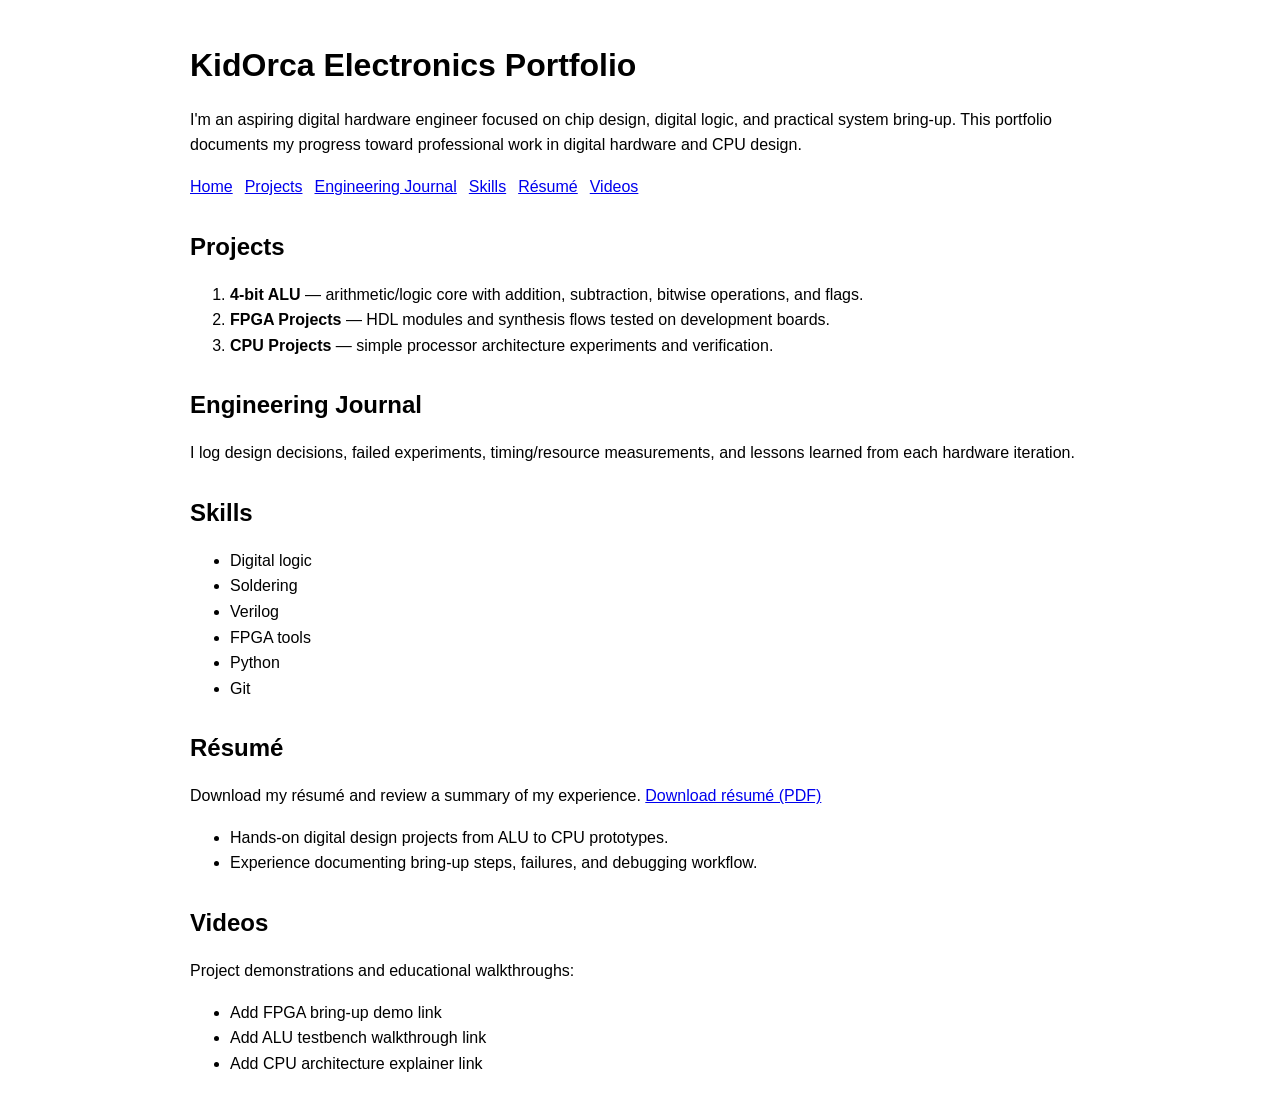
==== index.html @ e5be9c43 "Add GitHub Pages electronics portfolio sections Co-authored-by: KidOrca <194167824+KidOrca@users.nor" ====
<!doctype html>
<html lang="en">
  <head>
    <meta charset="UTF-8" />
    <meta name="viewport" content="width=device-width, initial-scale=1.0" />
    <title>KidOrca | Electronics Portfolio</title>
    <style>
      :root {
        color-scheme: light dark;
        font-family: "Segoe UI", Tahoma, Geneva, Verdana, sans-serif;
      }
      body {
        margin: 0;
        padding: 0;
        line-height: 1.6;
      }
      main {
        max-width: 900px;
        margin: 0 auto;
        padding: 1.5rem;
      }
      h1, h2 {
        line-height: 1.25;
      }
      nav ul {
        display: flex;
        flex-wrap: wrap;
        gap: 0.75rem;
        list-style: none;
        padding: 0;
      }
      section {
        margin-top: 2rem;
      }
    </style>
  </head>
  <body>
    <main>
      <header id="home">
        <h1>KidOrca Electronics Portfolio</h1>
        <p>
          I'm an aspiring digital hardware engineer focused on chip design, digital logic,
          and practical system bring-up. This portfolio documents my progress toward
          professional work in digital hardware and CPU design.
        </p>
        <nav aria-label="Section navigation">
          <ul>
            <li><a href="#home">Home</a></li>
            <li><a href="#projects">Projects</a></li>
            <li><a href="#journal">Engineering Journal</a></li>
            <li><a href="#skills">Skills</a></li>
            <li><a href="#resume">Résumé</a></li>
            <li><a href="#videos">Videos</a></li>
          </ul>
        </nav>
      </header>

      <section id="projects">
        <h2>Projects</h2>
        <ol>
          <li>
            <strong>4-bit ALU</strong> — arithmetic/logic core with addition, subtraction,
            bitwise operations, and flags.
          </li>
          <li>
            <strong>FPGA Projects</strong> — HDL modules and synthesis flows tested on development boards.
          </li>
          <li>
            <strong>CPU Projects</strong> — simple processor architecture experiments and verification.
          </li>
        </ol>
      </section>

      <section id="journal">
        <h2>Engineering Journal</h2>
        <p>
          I log design decisions, failed experiments, timing/resource measurements, and lessons learned
          from each hardware iteration.
        </p>
      </section>

      <section id="skills">
        <h2>Skills</h2>
        <ul>
          <li>Digital logic</li>
          <li>Soldering</li>
          <li>Verilog</li>
          <li>FPGA tools</li>
          <li>Python</li>
          <li>Git</li>
        </ul>
      </section>

      <section id="resume">
        <h2>Résumé</h2>
        <p>
          Download my résumé and review a summary of my experience.
          <a href="assets/resume.pdf" download>Download résumé (PDF)</a>
        </p>
        <ul>
          <li>Hands-on digital design projects from ALU to CPU prototypes.</li>
          <li>Experience documenting bring-up steps, failures, and debugging workflow.</li>
        </ul>
      </section>

      <section id="videos">
        <h2>Videos</h2>
        <p>Project demonstrations and educational walkthroughs:</p>
        <ul>
          <li>Add FPGA bring-up demo link</li>
          <li>Add ALU testbench walkthrough link</li>
          <li>Add CPU architecture explainer link</li>
        </ul>
      </section>
    </main>
  </body>
</html>
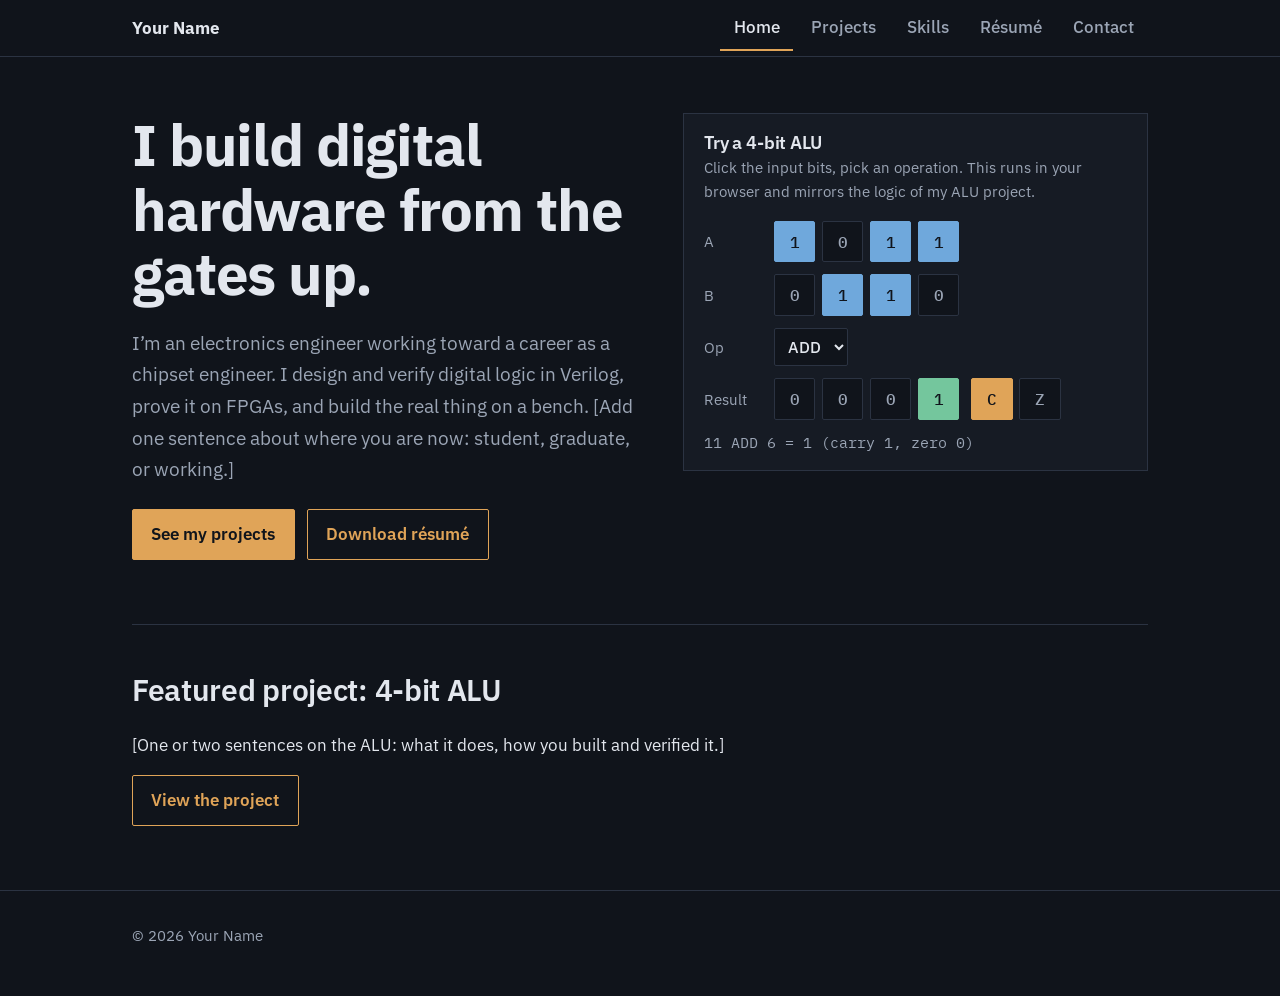
==== commit a5fed9a9: "Add files via upload" ====
--- a/index.html
+++ b/index.html
@@ -1,117 +1,64 @@
-<!doctype html>
+<!DOCTYPE html>
 <html lang="en">
-  <head>
-    <meta charset="UTF-8" />
-    <meta name="viewport" content="width=device-width, initial-scale=1.0" />
-    <title>KidOrca | Electronics Portfolio</title>
-    <style>
-      :root {
-        color-scheme: light dark;
-        font-family: "Segoe UI", Tahoma, Geneva, Verdana, sans-serif;
-      }
-      body {
-        margin: 0;
-        padding: 0;
-        line-height: 1.6;
-      }
-      main {
-        max-width: 900px;
-        margin: 0 auto;
-        padding: 1.5rem;
-      }
-      h1, h2 {
-        line-height: 1.25;
-      }
-      nav ul {
-        display: flex;
-        flex-wrap: wrap;
-        gap: 0.75rem;
-        list-style: none;
-        padding: 0;
-      }
-      section {
-        margin-top: 2rem;
-      }
-    </style>
-  </head>
-  <body>
-    <main>
-      <header id="home">
-        <h1>KidOrca Electronics Portfolio</h1>
-        <p>
-          I'm an aspiring digital hardware engineer focused on chip design, digital logic,
-          and practical system bring-up. This portfolio documents my progress toward
-          professional work in digital hardware and CPU design.
-        </p>
-        <nav aria-label="Section navigation">
-          <ul>
-            <li><a href="#home">Home</a></li>
-            <li><a href="#projects">Projects</a></li>
-            <li><a href="#journal">Engineering Journal</a></li>
-            <li><a href="#skills">Skills</a></li>
-            <li><a href="#resume">Résumé</a></li>
-            <li><a href="#videos">Videos</a></li>
-          </ul>
-        </nav>
-      </header>
+<head>
+<meta charset="utf-8">
+<meta name="viewport" content="width=device-width, initial-scale=1">
+<title>Your Name – Digital hardware and chip design</title>
+<meta name="description" content="Portfolio and résumé of Your Name, an electronics engineer working toward a career in chipset and digital hardware design.">
+<meta name="color-scheme" content="dark">
+<link rel="preconnect" href="https://fonts.googleapis.com">
+<link rel="preconnect" href="https://fonts.gstatic.com" crossorigin>
+<link href="https://fonts.googleapis.com/css2?family=IBM+Plex+Sans:wght@400;500;600;700&family=IBM+Plex+Mono:wght@400;500&display=swap" rel="stylesheet">
+<link rel="stylesheet" href="assets/style.css">
+</head>
+<body>
 
-      <section id="projects">
-        <h2>Projects</h2>
-        <ol>
-          <li>
-            <strong>4-bit ALU</strong> — arithmetic/logic core with addition, subtraction,
-            bitwise operations, and flags.
-          </li>
-          <li>
-            <strong>FPGA Projects</strong> — HDL modules and synthesis flows tested on development boards.
-          </li>
-          <li>
-            <strong>CPU Projects</strong> — simple processor architecture experiments and verification.
-          </li>
-        </ol>
-      </section>
+<header class="top">
+  <div class="wrap">
+    <a class="brand" href="index.html">Your Name</a>
+    <nav aria-label="Main">
+      <ul><li><a href="index.html" aria-current="page">Home</a></li><li><a href="projects.html">Projects</a></li><li><a href="skills.html">Skills</a></li><li><a href="resume.html">Résumé</a></li><li><a href="contact.html">Contact</a></li></ul>
+    </nav>
+  </div>
+</header>
 
-      <section id="journal">
-        <h2>Engineering Journal</h2>
-        <p>
-          I log design decisions, failed experiments, timing/resource measurements, and lessons learned
-          from each hardware iteration.
-        </p>
-      </section>
+<main class="wrap">
 
-      <section id="skills">
-        <h2>Skills</h2>
-        <ul>
-          <li>Digital logic</li>
-          <li>Soldering</li>
-          <li>Verilog</li>
-          <li>FPGA tools</li>
-          <li>Python</li>
-          <li>Git</li>
-        </ul>
-      </section>
+<section id="home" aria-labelledby="home-h">
+  <div class="hero">
+    <div>
+      <h1 id="home-h">I build digital hardware from the gates up.</h1>
+      <p class="lead">I’m an electronics engineer working toward a career as a chipset engineer. I design and verify digital logic in Verilog, prove it on FPGAs, and build the real thing on a bench. [Add one sentence about where you are now: student, graduate, or working.]</p>
+      <div class="cta">
+        <a class="btn primary" href="projects.html">See my projects</a>
+        <a class="btn ghost" href="assets/resume.pdf">Download résumé</a>
+      </div>
+    </div>
 
-      <section id="resume">
-        <h2>Résumé</h2>
-        <p>
-          Download my résumé and review a summary of my experience.
-          <a href="assets/resume.pdf" download>Download résumé (PDF)</a>
-        </p>
-        <ul>
-          <li>Hands-on digital design projects from ALU to CPU prototypes.</li>
-          <li>Experience documenting bring-up steps, failures, and debugging workflow.</li>
-        </ul>
-      </section>
+    <div class="alu" role="group" aria-labelledby="alu-h">
+      <h2 id="alu-h">Try a 4-bit ALU</h2>
+      <p class="hint">Click the input bits, pick an operation. This runs in your browser and mirrors the logic of my ALU project.</p>
+      <div class="row"><span class="name" id="la">A</span><div class="bits" id="abits" aria-labelledby="la"></div></div>
+      <div class="row"><span class="name" id="lb">B</span><div class="bits" id="bbits" aria-labelledby="lb"></div></div>
+      <div class="row"><label class="name" for="op">Op</label>
+        <select id="op"><option>ADD</option><option>SUB</option><option>AND</option><option>OR</option><option>XOR</option></select></div>
+      <div class="row" aria-live="polite"><span class="name">Result</span><div class="bits" id="rbits"></div>
+        <div class="bits"><span class="led flag" id="fc" title="Carry out">C</span><span class="led flag" id="fz" title="Zero">Z</span></div></div>
+      <p class="readout" id="readout"></p>
+    </div>
+  </div>
+</section>
 
-      <section id="videos">
-        <h2>Videos</h2>
-        <p>Project demonstrations and educational walkthroughs:</p>
-        <ul>
-          <li>Add FPGA bring-up demo link</li>
-          <li>Add ALU testbench walkthrough link</li>
-          <li>Add CPU architecture explainer link</li>
-        </ul>
-      </section>
-    </main>
-  </body>
+<section class="teaser" aria-labelledby="teaser-h">
+  <h2 id="teaser-h">Featured project: 4-bit ALU</h2>
+  <p>[One or two sentences on the ALU: what it does, how you built and verified it.]</p>
+  <p><a class="btn ghost" href="projects.html#featured-h">View the project</a></p>
+</section>
+
+</main>
+
+<footer><div class="wrap">© <span id="yr"></span> Your Name</div></footer>
+
+<script src="assets/site.js"></script>
+</body>
 </html>
--- a/assets/style.css
+++ b/assets/style.css
@@ -0,0 +1,128 @@
+:root{
+  color-scheme:dark;
+  --bg:#10141B; --panel:#161B24; --line:#2B3342; --text:#E3E7EE; --muted:#9BA5B5;
+  --amber:#E0A458;   /* metal 2 */
+  --blue:#6FA8DC;    /* metal 1 */
+  --red:#D9695F;     /* poly */
+  --green:#74C69D;   /* diffusion */
+  --sans:"IBM Plex Sans",system-ui,-apple-system,"Segoe UI",sans-serif;
+  --mono:"IBM Plex Mono",ui-monospace,Menlo,Consolas,monospace;
+}
+*{box-sizing:border-box}
+html{scroll-behavior:smooth}
+@media (prefers-reduced-motion:reduce){html{scroll-behavior:auto}}
+body{margin:0;background:var(--bg);color:var(--text);font:400 1.0625rem/1.65 var(--sans)}
+.wrap{max-width:66rem;margin:0 auto;padding:0 1.25rem}
+a{color:var(--blue);text-underline-offset:3px}
+a:focus-visible,button:focus-visible,select:focus-visible{outline:3px solid var(--amber);outline-offset:3px}
+h1,h2,h3{margin:0;line-height:1.12;font-weight:600}
+h1{font-size:clamp(2.2rem,6vw,3.6rem);font-weight:700;letter-spacing:-.02em;max-width:18ch}
+h2{font-size:1.9rem;margin-bottom:1.5rem;letter-spacing:-.01em}
+h3{font-size:1.3rem}
+p{margin:0 0 1rem;max-width:64ch}
+section{padding:4rem 0;border-top:1px solid var(--line);scroll-margin-top:3.5rem}
+
+/* top menu */
+header.top{position:sticky;top:0;z-index:10;background:var(--bg);border-bottom:1px solid var(--line)}
+header.top .wrap{display:flex;align-items:center;justify-content:space-between;gap:1rem;flex-wrap:wrap;min-height:3.5rem}
+.brand{font-weight:700;color:var(--text);text-decoration:none}
+nav ul{display:flex;gap:.25rem;list-style:none;margin:0;padding:0;flex-wrap:wrap}
+nav a{display:block;padding:.5rem .85rem;color:var(--muted);text-decoration:none;font-weight:500;border-bottom:2px solid transparent}
+nav a:hover,nav a:focus-visible{color:var(--text);border-bottom-color:var(--amber)}
+
+/* home */
+#home{border-top:0;padding-top:3.5rem}
+.hero{display:grid;grid-template-columns:1.1fr 1fr;gap:2.5rem;align-items:start}
+.lead{font-size:1.2rem;color:var(--muted);margin-top:1.25rem}
+.cta{display:flex;gap:.75rem;flex-wrap:wrap;margin-top:1.5rem}
+.btn{display:inline-block;padding:.65rem 1.15rem;font-weight:600;text-decoration:none;border-radius:2px;border:1px solid var(--amber)}
+.btn.primary{background:var(--amber);color:#10141B}
+.btn.primary:hover{background:#EDB56A}
+.btn.ghost{color:var(--amber)}
+.btn.ghost:hover{background:rgba(224,164,88,.12)}
+
+/* ALU demo */
+.alu{background:var(--panel);border:1px solid var(--line);padding:1.1rem 1.25rem}
+.alu h2{font-size:1.15rem;margin-bottom:.25rem}
+.alu .hint{color:var(--muted);font-size:.92rem;margin-bottom:1rem}
+.row{display:flex;align-items:center;gap:.75rem;margin-bottom:.75rem;flex-wrap:wrap}
+.row .name{width:3.6rem;color:var(--muted);font-size:.95rem}
+.bits{display:flex;gap:.4rem}
+.bit{width:2.6rem;height:2.6rem;font:500 1rem var(--mono);color:var(--muted);background:var(--bg);border:1px solid var(--line);cursor:pointer;border-radius:2px}
+.bit[aria-pressed="true"]{color:#10141B;background:var(--blue);border-color:var(--blue)}
+.led{width:2.6rem;height:2.6rem;display:grid;place-items:center;font:500 1rem var(--mono);border:1px solid var(--line);background:var(--bg);color:var(--muted);border-radius:2px}
+.led.on{background:var(--green);border-color:var(--green);color:#10141B}
+.led.flag.on{background:var(--amber);border-color:var(--amber)}
+select{font:500 1rem var(--sans);background:var(--bg);color:var(--text);border:1px solid var(--line);padding:.45rem .6rem;border-radius:2px}
+.readout{font:400 .95rem var(--mono);color:var(--muted);margin:.25rem 0 0}
+
+/* projects */
+.project{display:grid;grid-template-columns:1fr 1fr;gap:2rem;padding:2rem 0;border-top:1px solid var(--line)}
+.project:first-of-type{border-top:0;padding-top:0}
+.project .tag{color:var(--amber);font-weight:600;font-size:.95rem;margin-bottom:.35rem}
+.specs{width:100%;border-collapse:collapse;margin:1rem 0;font-size:.98rem}
+.specs th,.specs td{text-align:left;vertical-align:top;padding:.45rem .6rem;border-top:1px solid var(--line)}
+.specs th{width:7.5rem;color:var(--muted);font-weight:500}
+pre{margin:1rem 0 0;padding:.9rem 1rem;background:var(--panel);border:1px solid var(--line);overflow-x:auto;font:400 .9rem/1.5 var(--mono);color:var(--text)}
+pre .k{color:var(--amber)} pre .c{color:var(--muted)}
+figure{margin:0 0 1.25rem}
+figcaption{color:var(--muted);font-size:.9rem;margin-top:.4rem}
+.photo{position:relative;aspect-ratio:4/3;background:var(--panel);border:1px solid var(--line);overflow:hidden}
+.photo img{width:100%;height:100%;object-fit:cover;display:block}
+.photo.missing img{display:none}
+.photo.missing::after{content:"Add your photo: " attr(data-file);position:absolute;inset:0;display:grid;place-items:center;text-align:center;padding:1rem;color:var(--muted);border:1px dashed var(--line);font-size:.95rem}
+.diagram{background:var(--panel);border:1px solid var(--line);padding:.75rem}
+.diagram svg{width:100%;height:auto;display:block}
+.diagram text{font:500 12px var(--mono);fill:var(--text)}
+.diagram .dim{fill:var(--muted)}
+
+
+/* featured project + selectable type grid */
+.featured{background:var(--panel);border:1px solid var(--line);padding:1.75rem;border-radius:4px;margin-bottom:3rem}
+.featured .photo{background:var(--bg)}
+.browse{margin-bottom:1.25rem}
+.types{display:grid;grid-template-columns:1fr 1fr;gap:1.5rem 1.25rem}
+.type-card{display:block;width:100%;margin:0;padding:0;background:none;border:0;color:inherit;font:inherit;text-align:left;cursor:pointer}
+.type-card .photo{border-radius:12px;border:2px solid transparent;aspect-ratio:4/3}
+.type-card:hover .photo{border-color:var(--muted)}
+.type-card[aria-selected="true"] .photo{border-color:var(--amber)}
+.type-card .title{display:block;margin-top:.75rem;font-weight:600;font-size:1.1rem}
+.type-card[aria-selected="true"] .title{color:var(--amber)}
+.type-card .sub{display:block;color:var(--muted);font-size:.95rem}
+.type-card:focus-visible{outline:3px solid var(--amber);outline-offset:4px;border-radius:12px}
+.panel{margin-top:2rem;padding:1.5rem;background:var(--panel);border:1px solid var(--line);border-radius:4px}
+.panel[hidden]{display:none}
+.panel h3{margin-bottom:.75rem}
+.pitem{display:flex;justify-content:space-between;gap:1.5rem;align-items:baseline;padding:.9rem 0;border-top:1px solid var(--line)}
+.pitem h4{margin:0 0 .15rem;font-size:1.05rem;font-weight:600}
+.pitem p{margin:0;color:var(--muted);font-size:.98rem}
+.pitem a{white-space:nowrap}
+@media (max-width:30rem){.types{grid-template-columns:1fr}.pitem{flex-direction:column;gap:.4rem}}
+
+/* skills */
+.skills{width:100%;border-collapse:collapse}
+.skills th,.skills td{text-align:left;vertical-align:top;padding:.8rem .75rem;border-top:1px solid var(--line)}
+.skills th{width:11rem;font-weight:600}
+.skills td{color:var(--muted)}
+.tw{overflow-x:auto}
+
+/* résumé */
+.job{display:grid;grid-template-columns:9rem 1fr;gap:0 1.5rem;padding:1.1rem 0;border-top:1px solid var(--line)}
+.job time{color:var(--muted);font-variant-numeric:tabular-nums}
+.job ul{margin:.5rem 0 0;padding-left:1.1rem;color:var(--muted)}
+.job li{margin-bottom:.3rem;max-width:64ch}
+
+footer{padding:2rem 0 3rem;border-top:1px solid var(--line);color:var(--muted);font-size:.95rem}
+
+@media (max-width:52rem){
+  .hero,.project{grid-template-columns:1fr}
+  .job{grid-template-columns:1fr}
+  section{padding:3rem 0}
+}
+
+/* multi-page additions */
+nav a[aria-current="page"]{color:var(--text);border-bottom-color:var(--amber)}
+main > section:first-child{border-top:0;padding-top:3rem}
+.page-title{font-size:2.4rem;font-weight:700;letter-spacing:-.02em;margin-bottom:1.75rem}
+.teaser{padding:3rem 0}
+
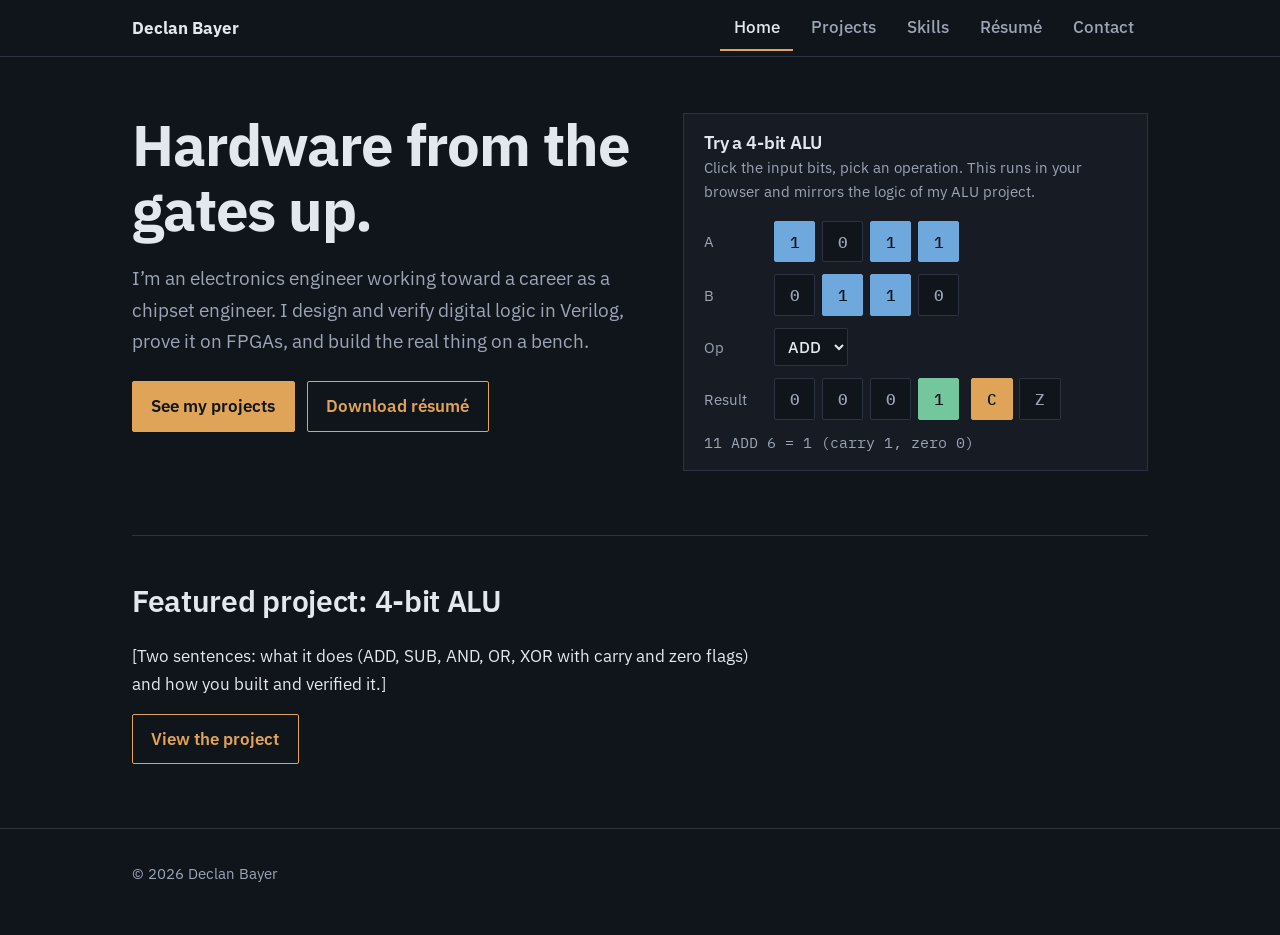
==== commit 58097a83: "Add files via upload" ====
--- a/index.html
+++ b/index.html
@@ -15,7 +15,7 @@
 
 <header class="top">
   <div class="wrap">
-    <a class="brand" href="index.html">Your Name</a>
+    <a class="brand" href="index.html" data-site="name">Your Name</a>
     <nav aria-label="Main">
       <ul><li><a href="index.html" aria-current="page">Home</a></li><li><a href="projects.html">Projects</a></li><li><a href="skills.html">Skills</a></li><li><a href="resume.html">Résumé</a></li><li><a href="contact.html">Contact</a></li></ul>
     </nav>
@@ -27,8 +27,8 @@
 <section id="home" aria-labelledby="home-h">
   <div class="hero">
     <div>
-      <h1 id="home-h">I build digital hardware from the gates up.</h1>
-      <p class="lead">I’m an electronics engineer working toward a career as a chipset engineer. I design and verify digital logic in Verilog, prove it on FPGAs, and build the real thing on a bench. [Add one sentence about where you are now: student, graduate, or working.]</p>
+      <h1 id="home-h" data-site="headline">I build digital hardware from the gates up.</h1>
+      <p class="lead" data-site="lead">I’m an electronics engineer working toward a career as a chipset engineer. I design and verify digital logic in Verilog, prove it on FPGAs, and build the real thing on a bench. [Add one sentence about where you are now: student, graduate, or working.]</p>
       <div class="cta">
         <a class="btn primary" href="projects.html">See my projects</a>
         <a class="btn ghost" href="assets/resume.pdf">Download résumé</a>
@@ -51,13 +51,13 @@
 
 <section class="teaser" aria-labelledby="teaser-h">
   <h2 id="teaser-h">Featured project: 4-bit ALU</h2>
-  <p>[One or two sentences on the ALU: what it does, how you built and verified it.]</p>
+  <p id="teaser-p">[One or two sentences on the ALU: what it does, how you built and verified it.]</p>
   <p><a class="btn ghost" href="projects.html#featured-h">View the project</a></p>
 </section>
 
 </main>
 
-<footer><div class="wrap">© <span id="yr"></span> Your Name</div></footer>
+<footer><div class="wrap">© <span id="yr"></span> <span data-site="name">Your Name</span></div></footer>
 
 <script src="assets/site.js"></script>
 </body>
